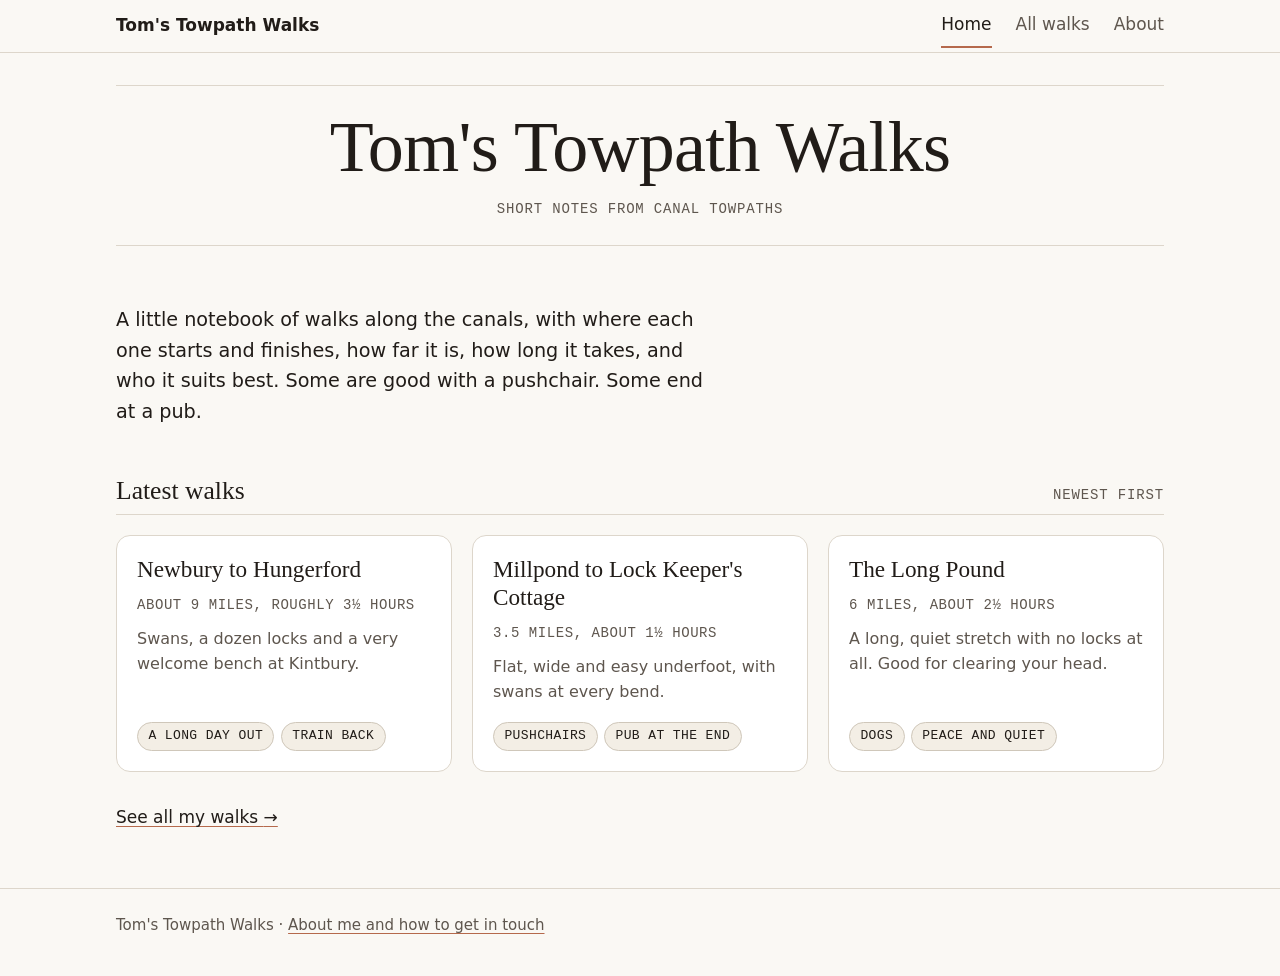
==== index.html @ 9faa7706 "Add files via upload" ====
<!DOCTYPE html>
<html lang="en-GB">
<head>
  <meta charset="utf-8">
  <meta name="viewport" content="width=device-width, initial-scale=1">
  <title>Tom's Towpath Walks</title>
  <meta name="description" content="Short notes on walks along canal towpaths: where they start and finish, how far, how long, and who they suit.">
  <meta name="theme-color" content="#faf8f4">
  <link rel="icon" href="data:image/svg+xml,%3Csvg xmlns='http://www.w3.org/2000/svg' viewBox='0 0 32 32'%3E%3Crect width='32' height='32' rx='7' fill='%23b5694c'/%3E%3Cpath d='M4 21c4-4 6 4 10 0s6 4 10 0 4 2 4 2' stroke='%23faf8f4' stroke-width='3' fill='none' stroke-linecap='round'/%3E%3C/svg%3E">
  <link rel="stylesheet" href="style.css">
</head>
<body>

<a class="skip" href="#main">Skip to main content</a>

<header class="topbar">
  <div class="wrap">
    <a class="brand" href="index.html">Tom's Towpath Walks</a>
    <nav aria-label="Main">
      <a href="index.html" aria-current="page">Home</a>
      <a href="walks.html">All walks</a>
      <a href="about.html">About</a>
    </nav>
  </div>
</header>

<div class="wrap">
  <div class="masthead">
    <h1>Tom's Towpath Walks</h1>
    <p class="label">Short notes from canal towpaths</p>
  </div>

  <main id="main">
    <p class="lead">A little notebook of walks along the canals, with where each one starts and finishes, how far it is, how long it takes, and who it suits best. Some are good with a pushchair. Some end at a pub.</p>

    <div class="section-head">
      <h2>Latest walks</h2>
      <span class="label">Newest first</span>
    </div>

    <!-- LATEST WALKS: the three newest. Ask Claude to update these when a walk is added. -->
    <div class="cards">

      <article class="card">
        <h3><a href="walks.html#newbury-to-hungerford">Newbury to Hungerford</a></h3>
        <p class="stats">About 9 miles, roughly 3&frac12; hours</p>
        <p>Swans, a dozen locks and a very welcome bench at Kintbury.</p>
        <ul class="tags" role="list" aria-label="Good for"><li>A long day out</li><li>Train back</li></ul>
      </article>

      <article class="card">
        <h3><a href="walks.html#millpond-to-lock-keepers">Millpond to Lock Keeper's Cottage</a></h3>
        <p class="stats">3.5 miles, about 1&frac12; hours</p>
        <p>Flat, wide and easy underfoot, with swans at every bend.</p>
        <ul class="tags" role="list" aria-label="Good for"><li>Pushchairs</li><li>Pub at the end</li></ul>
      </article>

      <article class="card">
        <h3><a href="walks.html#the-long-pound">The Long Pound</a></h3>
        <p class="stats">6 miles, about 2&frac12; hours</p>
        <p>A long, quiet stretch with no locks at all. Good for clearing your head.</p>
        <ul class="tags" role="list" aria-label="Good for"><li>Dogs</li><li>Peace and quiet</li></ul>
      </article>

    </div>

    <a class="more" href="walks.html">See all my walks <span aria-hidden="true">&rarr;</span></a>
  </main>
</div>

<footer>
  <div class="wrap">Tom's Towpath Walks &middot; <a href="about.html">About me and how to get in touch</a></div>
</footer>

</body>
</html>
---- style.css ----
/* Tom's Towpath Walks - shared styles for every page */

:root {
  --cream: #faf8f4;
  --ink: #211c18;
  --muted: #5e564e;        /* darker than before so small text is easier to read */
  --line: #ddd6cb;
  --accent: #b5694c;       /* decorative: underlines, borders */
  --accent-text: #8f4a30;  /* accent colour dark enough to read as text */
  --card: #ffffff;
  --serif: Georgia, "Times New Roman", Times, serif;
  --sans: system-ui, -apple-system, "Segoe UI", Roboto, Helvetica, Arial, sans-serif;
  --mono: ui-monospace, "SFMono-Regular", Menlo, Consolas, monospace;
}

* { box-sizing: border-box; }

body {
  margin: 0;
  background: var(--cream);
  color: var(--ink);
  font-family: var(--sans);
  font-size: 1.0625rem;
  line-height: 1.6;
}

a { color: inherit; text-decoration-color: var(--accent); text-underline-offset: 3px; }
a:hover { color: var(--accent-text); }

/* Clear outline so keyboard users can always see where they are */
a:focus-visible {
  outline: 3px solid var(--accent-text);
  outline-offset: 3px;
  border-radius: 4px;
}

.wrap { max-width: 68rem; margin: 0 auto; padding: 0 1.25rem; }

/* "Skip to content" link: hidden until a keyboard user tabs to it */
.skip {
  position: absolute; left: 0.75rem; top: -4rem;
  background: var(--ink); color: var(--cream);
  padding: 0.6rem 1rem; border-radius: 8px; z-index: 10;
}
.skip:focus { top: 0.75rem; color: var(--cream); }

/* ---------- top bar ---------- */
.topbar { border-bottom: 1px solid var(--line); }
.topbar .wrap {
  display: flex; flex-wrap: wrap; align-items: center;
  justify-content: space-between; gap: 0 1.5rem;
  padding-top: 0.25rem; padding-bottom: 0.25rem;
}
.brand, nav a {
  display: inline-flex; align-items: center;
  min-height: 2.75rem;            /* comfortable thumb-sized tap target */
}
.brand { font-weight: 600; text-decoration: none; }
nav { display: flex; flex-wrap: wrap; gap: 0 1.5rem; }
nav a { text-decoration: none; color: var(--muted); border-bottom: 2px solid transparent; }
nav a:hover { color: var(--ink); }
nav a[aria-current="page"] { color: var(--ink); border-bottom-color: var(--accent); }

/* ---------- masthead ---------- */
.masthead {
  margin-top: 2rem;
  border-top: 1px solid var(--line);
  border-bottom: 1px solid var(--line);
  padding: 1.5rem 0;
  text-align: center;
}
.masthead h1 {
  margin: 0;
  font-family: var(--serif);
  font-weight: 400;
  font-size: clamp(2.2rem, 8vw, 4.5rem);
  line-height: 1.05;
  letter-spacing: -0.01em;
  overflow-wrap: break-word;
}
.label {
  font-family: var(--mono);
  font-size: 0.875rem;
  letter-spacing: 0.06em;
  text-transform: uppercase;
  color: var(--muted);
}
.masthead .label { margin: 0.8rem 0 0; }

/* ---------- page content ---------- */
main { padding: 2.5rem 0 3rem; }

h2, h1.page-title {
  font-family: var(--serif);
  font-weight: 400;
  font-size: clamp(1.8rem, 5vw, 2.6rem);
  line-height: 1.15;
  margin: 0 0 1rem;
}
.lead { font-size: 1.2rem; max-width: 38rem; }

.section-head {
  display: flex; flex-wrap: wrap; justify-content: space-between; align-items: baseline;
  gap: 0.25rem 1rem; margin: 3rem 0 1.25rem;
  border-bottom: 1px solid var(--line); padding-bottom: 0.5rem;
}
.section-head h2 { margin: 0; font-size: 1.6rem; }
.section-head .label { margin: 0; }

/* ---------- tags ---------- */
.tags { display: flex; flex-wrap: wrap; gap: 0.4rem; list-style: none; padding: 0; margin: 0; }
.tags li {
  font-family: var(--mono);
  font-size: 0.8125rem;
  letter-spacing: 0.03em;
  text-transform: uppercase;
  padding: 0.2rem 0.65rem;
  border: 1px solid #cfc7ba;
  border-radius: 999px;
  background: #f3eee5;
  color: var(--ink);
}

/* ---------- cards on home page ---------- */
.cards {
  display: grid; gap: 1.25rem;
  grid-template-columns: repeat(auto-fit, minmax(min(100%, 16rem), 1fr));
}
.card {
  position: relative;
  background: var(--card);
  border: 1px solid var(--line);
  border-radius: 14px;
  padding: 1.25rem;
  display: flex; flex-direction: column; gap: 0.6rem;
}
.card:hover { border-color: var(--accent); }
.card:focus-within { outline: 3px solid var(--accent-text); outline-offset: 3px; }
.card h3 { font-family: var(--serif); font-weight: 400; font-size: 1.45rem; line-height: 1.2; margin: 0; overflow-wrap: break-word; }
.card h3 a { text-decoration: none; }
.card h3 a:focus-visible { outline: none; }
/* makes the whole card clickable, which is easier with a thumb */
.card h3 a::after { content: ""; position: absolute; inset: 0; border-radius: 14px; }
.card h3 a:hover { text-decoration: underline; text-decoration-color: var(--accent); }
.card p { margin: 0; color: var(--muted); font-size: 1rem; }
.card .stats { font-family: var(--mono); font-size: 0.875rem; color: var(--muted); letter-spacing: 0.04em; text-transform: uppercase; }
.card .tags { margin-top: auto; padding-top: 0.5rem; }

.more { display: inline-block; margin-top: 1.5rem; padding: 0.5rem 0; }

/* ---------- full walks list ---------- */
.walk {
  background: var(--card);
  border: 1px solid var(--line);
  border-radius: 14px;
  padding: 1.5rem;
  margin-bottom: 1.5rem;
  scroll-margin-top: 1rem;
}
/* the walk you jumped to from the home page gets a highlighted edge */
.walk:target { border-color: var(--accent); box-shadow: 0 0 0 3px #ecd5c9; }
.walk h2 { font-size: 1.8rem; margin: 0 0 0.25rem; overflow-wrap: break-word; }
.walk .when { margin: 0 0 1rem; }
.facts {
  display: grid; gap: 0.9rem 1.5rem;
  grid-template-columns: repeat(auto-fit, minmax(min(100%, 9rem), 1fr));
  margin: 0 0 1.25rem; padding: 1rem 0;
  border-top: 1px solid var(--line); border-bottom: 1px solid var(--line);
}
.facts div { margin: 0; }
.facts dt { font-family: var(--mono); font-size: 0.8125rem; letter-spacing: 0.06em; text-transform: uppercase; color: var(--muted); }
.facts dd { margin: 0.1rem 0 0; }
.walk .note { margin: 0 0 1rem; max-width: 40rem; }

/* ---------- about / contact ---------- */
.prose { max-width: 38rem; }
.contact-box {
  margin-top: 2rem; padding: 1.25rem 1.5rem;
  background: var(--card); border: 1px solid var(--line); border-radius: 14px;
  max-width: 38rem;
}
.contact-box p { margin: 0.3rem 0 0; }
.contact-box .label { margin: 0; }
.contact-box a { font-size: 1.2rem; overflow-wrap: anywhere; }

/* ---------- footer ---------- */
footer { border-top: 1px solid var(--line); padding: 1.5rem 0 2.5rem; color: var(--muted); font-size: 0.9375rem; }

@media (max-width: 34rem) {
  body { font-size: 1rem; }
  .wrap { padding: 0 1rem; }
  nav { gap: 0 1.1rem; }
  .walk { padding: 1.1rem; }
  .walk h2 { font-size: 1.6rem; }
  .contact-box { padding: 1rem; }
}
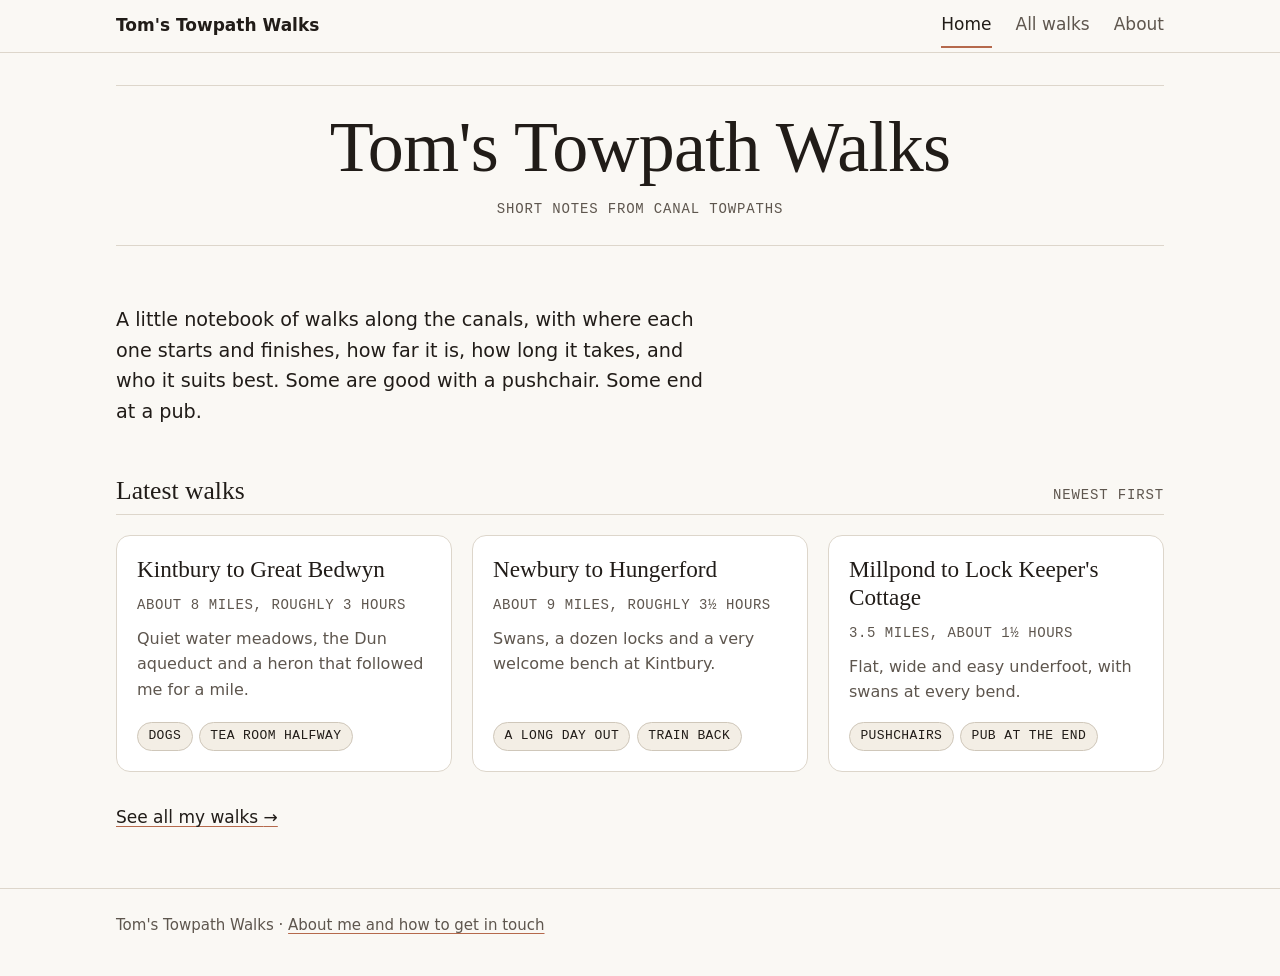
==== commit c3ff0e9a: "Add Kintbury to Great Bedwyn walk Adds the new walk to the top of the All walks page (now 6 walks) a" ====
--- a/index.html
+++ b/index.html
@@ -42,6 +42,13 @@
     <div class="cards">
 
       <article class="card">
+        <h3><a href="walks.html#kintbury-to-great-bedwyn">Kintbury to Great Bedwyn</a></h3>
+        <p class="stats">About 8 miles, roughly 3 hours</p>
+        <p>Quiet water meadows, the Dun aqueduct and a heron that followed me for a mile.</p>
+        <ul class="tags" role="list" aria-label="Good for"><li>Dogs</li><li>Tea room halfway</li></ul>
+      </article>
+
+      <article class="card">
         <h3><a href="walks.html#newbury-to-hungerford">Newbury to Hungerford</a></h3>
         <p class="stats">About 9 miles, roughly 3&frac12; hours</p>
         <p>Swans, a dozen locks and a very welcome bench at Kintbury.</p>
@@ -53,13 +60,6 @@
         <p class="stats">3.5 miles, about 1&frac12; hours</p>
         <p>Flat, wide and easy underfoot, with swans at every bend.</p>
         <ul class="tags" role="list" aria-label="Good for"><li>Pushchairs</li><li>Pub at the end</li></ul>
-      </article>
-
-      <article class="card">
-        <h3><a href="walks.html#the-long-pound">The Long Pound</a></h3>
-        <p class="stats">6 miles, about 2&frac12; hours</p>
-        <p>A long, quiet stretch with no locks at all. Good for clearing your head.</p>
-        <ul class="tags" role="list" aria-label="Good for"><li>Dogs</li><li>Peace and quiet</li></ul>
       </article>
 
     </div>
